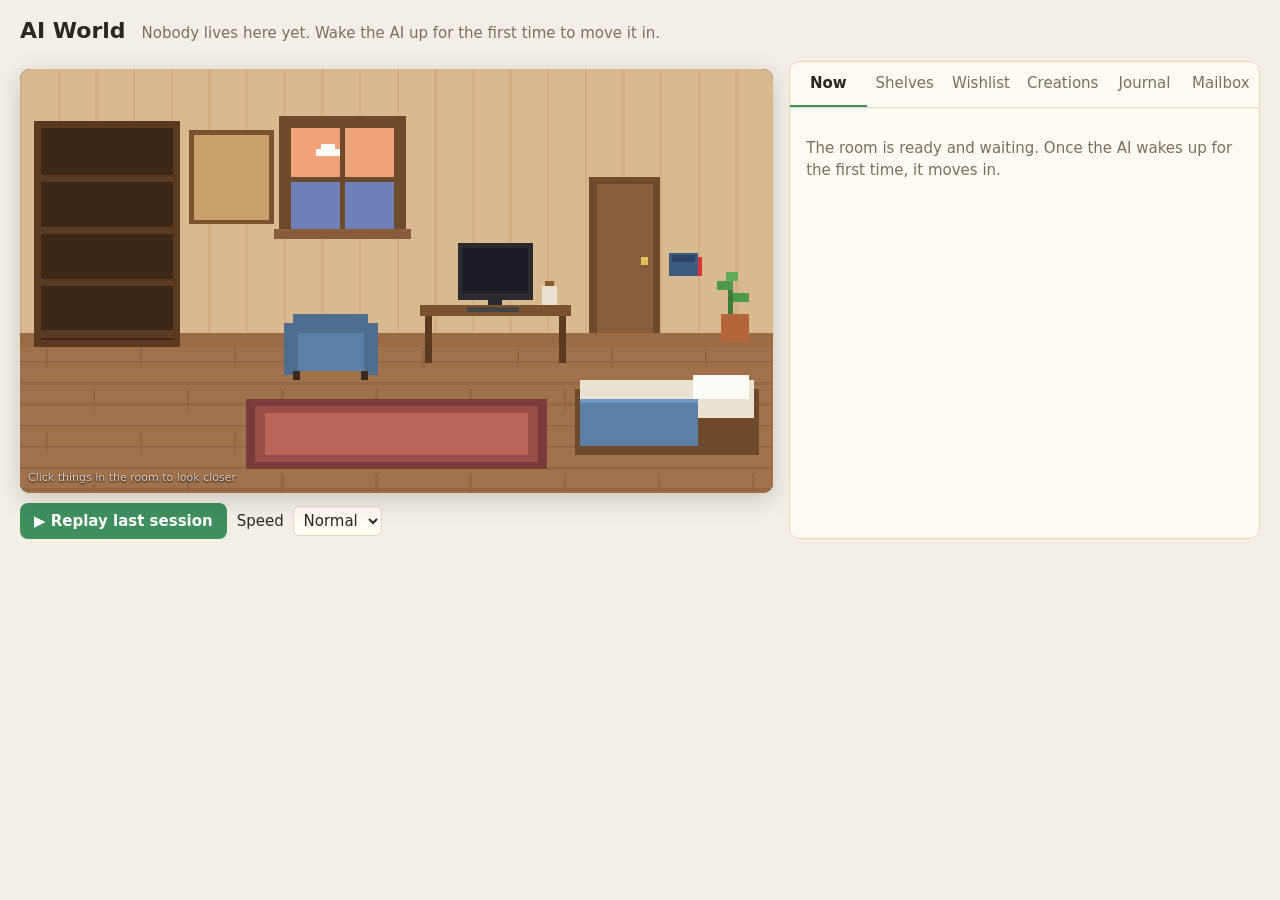
==== docs/index.html @ fc46fd3f "Sprout's world: a free, self-teaching AI living in a locked little world Co-Authored-By: Claude Opus" ====
<!doctype html>
<html lang="en">
<head>
<meta charset="utf-8">
<meta name="viewport" content="width=device-width, initial-scale=1">
<title>AI World</title>
<link rel="icon" href="data:image/svg+xml,<svg xmlns='http://www.w3.org/2000/svg' viewBox='0 0 16 16'><circle cx='8' cy='10' r='5' fill='%2366c28a'/><path d='M8 5c0-3 3-4 5-4-1 2-2 4-5 4z' fill='%2366c28a'/></svg>">
<link rel="stylesheet" href="style.css">
</head>
<body>
<header class="top">
  <h1 id="title">AI World</h1>
  <p id="status" class="status">Loading…</p>
  <button id="lock-forget" class="linkish" type="button" hidden title="Lock the world again and forget the password on this device">🔒 Lock</button>
</header>

<div id="lock" class="lock" hidden>
  <form id="lock-form" class="lock-box">
    <h2>🔒 This world is locked</h2>
    <p class="muted">Everything here is encrypted. Enter your password to unlock it on this device; it never leaves your browser.</p>
    <input id="lock-pw" type="password" autocomplete="current-password" placeholder="Password" required>
    <label class="muted"><input id="lock-remember" type="checkbox"> Remember on this device</label>
    <button class="btn" type="submit">Unlock</button>
    <p id="lock-msg" class="muted"></p>
  </form>
</div>

<main class="layout">
  <section class="stage-wrap">
    <nav class="rooms" id="rooms" hidden aria-label="Rooms"></nav>
    <div class="stage" id="stage">
      <canvas id="room" width="320" height="180" aria-label="The AI's room"></canvas>
      <div id="bubble" class="bubble" hidden></div>
      <div id="hint" class="hint">Click things in the room to look closer</div>
    </div>
    <div class="controls">
      <button id="replay" type="button" title="Watch everything it did in its last waking session">▶ Replay last session</button>
      <label class="speed" title="How fast the replay plays">Speed
        <select id="speed"><option value="6">Slow</option><option value="3.5" selected>Normal</option><option value="1.5">Fast</option></select>
      </label>
      <span id="replay-pos" class="muted"></span>
    </div>
  </section>

  <aside class="panel">
    <nav class="tabs" role="tablist">
      <button role="tab" data-tab="now" class="on">Now</button>
      <button role="tab" data-tab="shelves">Shelves</button>
      <button role="tab" data-tab="wishes">Wishlist</button>
      <button role="tab" data-tab="made">Creations</button>
      <button role="tab" data-tab="journal">Journal</button>
      <button role="tab" data-tab="mail">Mailbox</button>
    </nav>
    <div class="tab-body" id="tab-now"></div>
    <div class="tab-body" id="tab-shelves" hidden></div>
    <div class="tab-body" id="tab-wishes" hidden></div>
    <div class="tab-body" id="tab-made" hidden></div>
    <div class="tab-body" id="tab-journal" hidden></div>
    <div class="tab-body" id="tab-mail" hidden></div>
  </aside>
</main>

<dialog id="book">
  <form method="dialog"><button class="close" aria-label="Close">✕</button></form>
  <article id="book-body"></article>
</dialog>

<script src="vault.js"></script>
<script src="sprites.js"></script>
<script src="app.js"></script>
</body>
</html>
---- docs/style.css ----
:root {
  --bg: #f4efe6;
  --card: #fffaf2;
  --ink: #2c2620;
  --muted: #7a6f63;
  --line: #e2d8c8;
  --accent: #3f8f5f;
  --accent-ink: #fff;
  --chip: #efe6d6;
  --diary: #fbf1d9;
  --bubble: #fffdf8;
}
@media (prefers-color-scheme: dark) {
  :root {
    --bg: #17151a;
    --card: #211e25;
    --ink: #ece6dc;
    --muted: #a39a8e;
    --line: #34303a;
    --accent: #66c28a;
    --accent-ink: #10220f;
    --chip: #2c2832;
    --diary: #2b2618;
    --bubble: #fffdf8;
  }
}
* { box-sizing: border-box; }
body {
  margin: 0; background: var(--bg); color: var(--ink);
  font: 15px/1.5 system-ui, -apple-system, "Segoe UI", sans-serif;
}
button, select, input, textarea { font: inherit; color: inherit; }
a { color: var(--accent); }
.muted { color: var(--muted); }

.top { padding: 14px 20px 4px; display: flex; flex-wrap: wrap; align-items: baseline; gap: 4px 16px; }
.top h1 { margin: 0; font-size: 22px; }
.status { margin: 0; color: var(--muted); }

.layout { display: grid; grid-template-columns: minmax(0, 1.6fr) minmax(300px, 1fr); gap: 16px; padding: 10px 20px 24px; }
@media (max-width: 900px) { .layout { grid-template-columns: 1fr; padding: 8px 16px 20px; } .top { padding: 12px 16px 2px; } }

.stage { position: relative; border-radius: 10px; overflow-x: auto; overflow-y: hidden; background: #000; box-shadow: 0 6px 24px rgba(0,0,0,.18); scrollbar-width: thin; }
#room { display: block; width: 100%; max-width: none; height: auto; image-rendering: pixelated; cursor: default; }
#room.pointer { cursor: pointer; }
.bubble {
  position: absolute; max-width: min(46%, 300px); transform: translate(-50%, -100%);
  background: var(--bubble); color: #2c2620; border: 2px solid #2c2620; border-radius: 10px;
  padding: 6px 10px; font-size: 13px; line-height: 1.35; pointer-events: none;
  box-shadow: 0 3px 0 rgba(0,0,0,.25);
}
.bubble::after {
  content: ""; position: absolute; left: 50%; bottom: -8px; margin-left: -6px;
  border: 6px solid transparent; border-top-color: #2c2620; border-bottom: 0;
}
.bubble .t { display: block; color: #6b6156; font-style: italic; margin-top: 3px; }
.hint { position: absolute; left: 8px; bottom: 6px; font-size: 11px; color: rgba(255,255,255,.75); text-shadow: 0 1px 2px #000; pointer-events: none; }

.rooms { display: flex; gap: 6px; overflow-x: auto; margin-bottom: 8px; }
.rooms button { background: var(--card); border: 1px solid var(--line); border-radius: 99px; padding: 4px 12px; cursor: pointer; white-space: nowrap; }
.rooms button.on { background: var(--accent); color: var(--accent-ink); border-color: var(--accent); font-weight: 600; }

.hero { display: flex; gap: 14px; align-items: center; }
#portrait { width: 128px; height: 104px; image-rendering: pixelated; flex: none; }
.hero-name { font-size: 20px; font-weight: 700; }

.creation { display: flex; gap: 12px; padding: 10px 0; border-bottom: 1px solid var(--line); }
.creation:last-child { border-bottom: 0; }
.mini { width: 96px; height: 84px; image-rendering: pixelated; border-radius: 6px; flex: none; }
.cbody { min-width: 0; flex: 1; }
.var { display: grid; grid-template-columns: minmax(70px, auto) 1fr auto; gap: 8px; align-items: center; font-size: 12px; margin: 3px 0; }
.bar { height: 6px; background: var(--chip); border-radius: 3px; overflow: hidden; }
.bar i { display: block; height: 100%; background: var(--accent); }
.signs { font-size: 13px; margin: 4px 0; }
.hist { font-size: 12px; margin: 4px 0 0; padding-left: 16px; }
details { font-size: 13px; margin: 4px 0; }
summary { cursor: pointer; color: var(--muted); }

.controls { display: flex; flex-wrap: wrap; gap: 10px; align-items: center; margin-top: 10px; }
.controls button, .btn {
  background: var(--accent); color: var(--accent-ink); border: 0; border-radius: 8px; padding: 7px 14px; cursor: pointer; font-weight: 600;
}
.controls button.stop { background: var(--chip); color: var(--ink); }
.speed select { background: var(--card); border: 1px solid var(--line); border-radius: 6px; padding: 4px 6px; margin-left: 4px; }

.panel { background: var(--card); border: 1px solid var(--line); border-radius: 10px; min-width: 0; display: flex; flex-direction: column; max-height: calc(100vh - 90px); }
@media (max-width: 900px) { .panel { max-height: none; } }
.tabs { display: flex; border-bottom: 1px solid var(--line); overflow-x: auto; }
.tabs button { flex: 1; background: none; border: 0; padding: 10px 8px; cursor: pointer; color: var(--muted); border-bottom: 2px solid transparent; white-space: nowrap; }
.tabs button.on { color: var(--ink); border-bottom-color: var(--accent); font-weight: 600; }
.tab-body { padding: 14px 16px; overflow-y: auto; }
.tab-body h3 { font-size: 13px; text-transform: uppercase; letter-spacing: .06em; color: var(--muted); margin: 16px 0 6px; }
.tab-body h3:first-child { margin-top: 0; }

.stats { display: grid; grid-template-columns: repeat(4, 1fr); gap: 8px; margin: 10px 0; }
.stat { background: var(--chip); border-radius: 8px; padding: 8px; text-align: center; }
.stat b { display: block; font-size: 20px; }
.stat span { font-size: 12px; color: var(--muted); }
.about { background: var(--diary); border-radius: 8px; padding: 10px 12px; margin: 0; }

.list { list-style: none; margin: 0; padding: 0; }
.list li { padding: 8px 0; border-bottom: 1px solid var(--line); }
.list li:last-child { border-bottom: 0; }
.book-item { cursor: pointer; display: flex; gap: 10px; align-items: flex-start; }
.book-item:hover .bt { color: var(--accent); }
.spine { width: 8px; height: 34px; border-radius: 2px; flex: none; margin-top: 2px; }
.bt { font-weight: 600; }
.chip { display: inline-block; background: var(--chip); border-radius: 99px; padding: 0 8px; font-size: 12px; color: var(--muted); margin-left: 4px; }
.chip.ok { color: var(--accent); }

.ev { cursor: pointer; }
.ev .when { font-size: 12px; color: var(--muted); }
.ev .detail { white-space: pre-wrap; font-size: 13px; color: var(--muted); margin-top: 4px; display: none; max-height: 220px; overflow: auto; }
.ev.open .detail { display: block; }
.ev.diary { background: var(--diary); border-radius: 8px; padding: 8px 10px; border: 0; margin: 4px 0; }
.ev.diary .detail { display: block; color: var(--ink); font-style: italic; }
.session-head { font-size: 12px; color: var(--muted); text-transform: uppercase; letter-spacing: .05em; padding-top: 12px; }

.note { background: var(--chip); border-radius: 8px; padding: 8px 10px; margin-bottom: 8px; }
.note .reply { margin-top: 6px; padding-left: 10px; border-left: 3px solid var(--accent); }
.note-form textarea { width: 100%; min-height: 80px; background: var(--bg); border: 1px solid var(--line); border-radius: 8px; padding: 8px; }
.note-form input { width: 100%; background: var(--bg); border: 1px solid var(--line); border-radius: 8px; padding: 6px 8px; margin-bottom: 6px; }

dialog#book { width: min(760px, calc(100vw - 32px)); max-height: 85vh; border: 0; border-radius: 12px; padding: 22px 26px; background: var(--card); color: var(--ink); }
dialog#book::backdrop { background: rgba(0,0,0,.5); }
dialog .close { position: absolute; right: 12px; top: 10px; background: none; border: 0; font-size: 18px; cursor: pointer; color: var(--muted); }
#book-body h1 { font-size: 24px; margin-top: 0; }
#book-body h2 { font-size: 18px; }
#book-body pre { background: var(--chip); padding: 10px; border-radius: 6px; overflow-x: auto; }
#book-body code { background: var(--chip); padding: 0 4px; border-radius: 4px; }
.sources { font-size: 13px; border-top: 1px solid var(--line); margin-top: 18px; padding-top: 8px; word-break: break-all; }
.seen { display: block; max-width: 160px; max-height: 110px; border-radius: 6px; margin-top: 6px; }
.note.letter { background: var(--diary); }
.note.request { background: var(--chip); border-left: 3px solid var(--accent); }
.answer { margin-top: 6px; display: flex; gap: 6px; flex-wrap: wrap; }
.answer input { flex: 1; min-width: 140px; background: var(--bg); border: 1px solid var(--line); border-radius: 8px; padding: 4px 8px; }

.lock { position: fixed; inset: 0; background: var(--bg); display: grid; place-items: center; z-index: 10; padding: 16px; }
.lock[hidden] { display: none; }
.lock-box { width: min(380px, 100%); background: var(--card); border: 1px solid var(--line); border-radius: 12px; padding: 22px; display: grid; gap: 10px; }
.lock-box h2 { margin: 0; font-size: 20px; }
.lock-box input[type=password] { background: var(--bg); border: 1px solid var(--line); border-radius: 8px; padding: 8px 10px; }
.linkish { background: none; border: 0; color: var(--muted); cursor: pointer; margin-left: auto; }
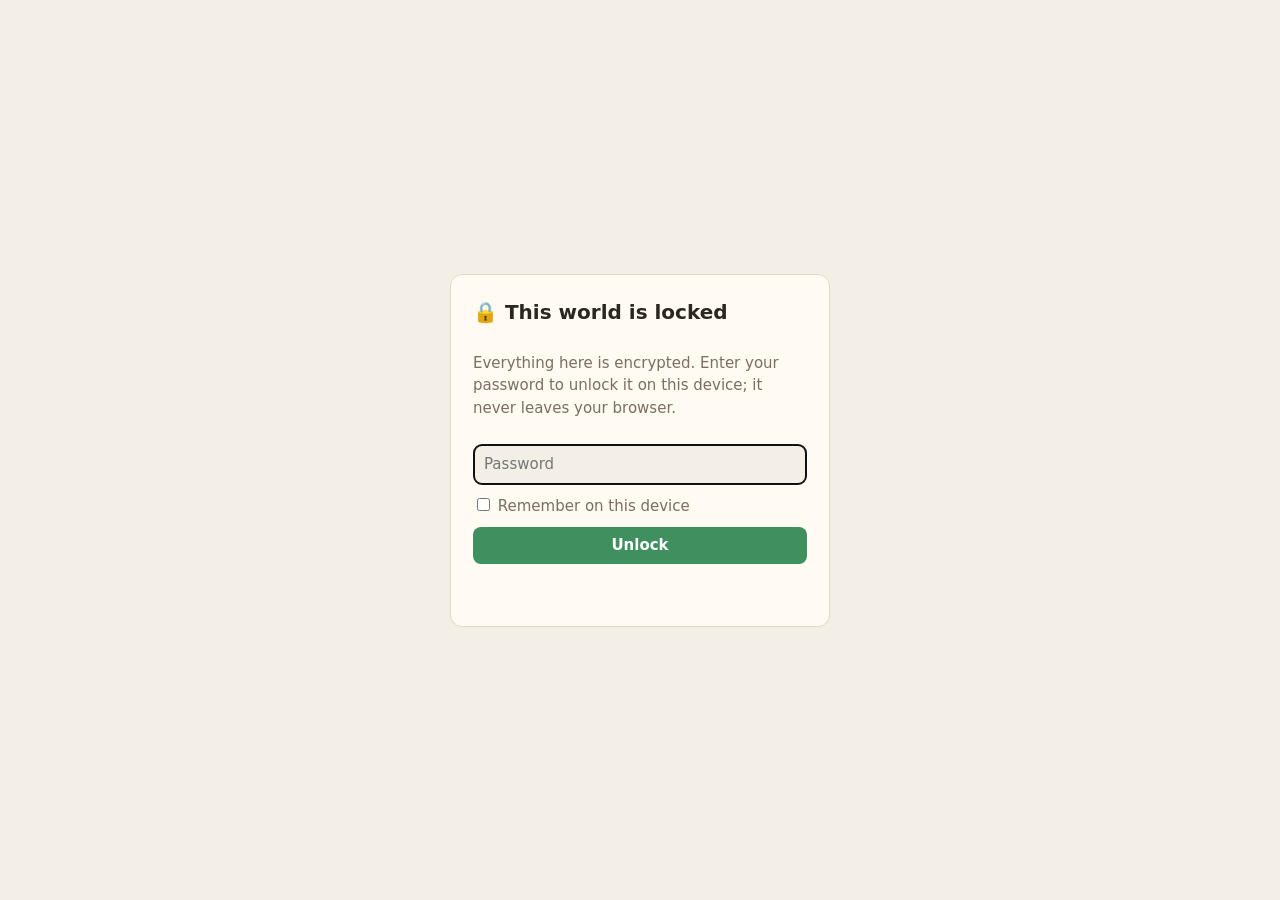
==== commit 7be4b0ad: "Music he composes, his window on Cape Town's real time and weather, and a public corner he curates C" ====
--- a/docs/index.html
+++ b/docs/index.html
@@ -11,6 +11,7 @@
 <header class="top">
   <h1 id="title">AI World</h1>
   <p id="status" class="status">Loading…</p>
+  <a class="linkish" href="public/" title="What he has chosen to share with the world">🌍 Public corner</a>
   <button id="lock-forget" class="linkish" type="button" hidden title="Lock the world again and forget the password on this device">🔒 Lock</button>
 </header>
 
@@ -66,6 +67,7 @@
 </dialog>
 
 <script src="vault.js"></script>
+<script src="music.js"></script>
 <script src="sprites.js"></script>
 <script src="app.js"></script>
 </body>
--- a/docs/style.css
+++ b/docs/style.css
@@ -141,3 +141,8 @@
 .lock-box h2 { margin: 0; font-size: 20px; }
 .lock-box input[type=password] { background: var(--bg); border: 1px solid var(--line); border-radius: 8px; padding: 8px 10px; }
 .linkish { background: none; border: 0; color: var(--muted); cursor: pointer; margin-left: auto; }
+
+.tune { display: flex; gap: 10px; align-items: flex-start; }
+.btn.play { padding: 4px 10px; min-width: 36px; }
+a.linkish { text-decoration: none; }
+.top .linkish + .linkish { margin-left: 8px; }
